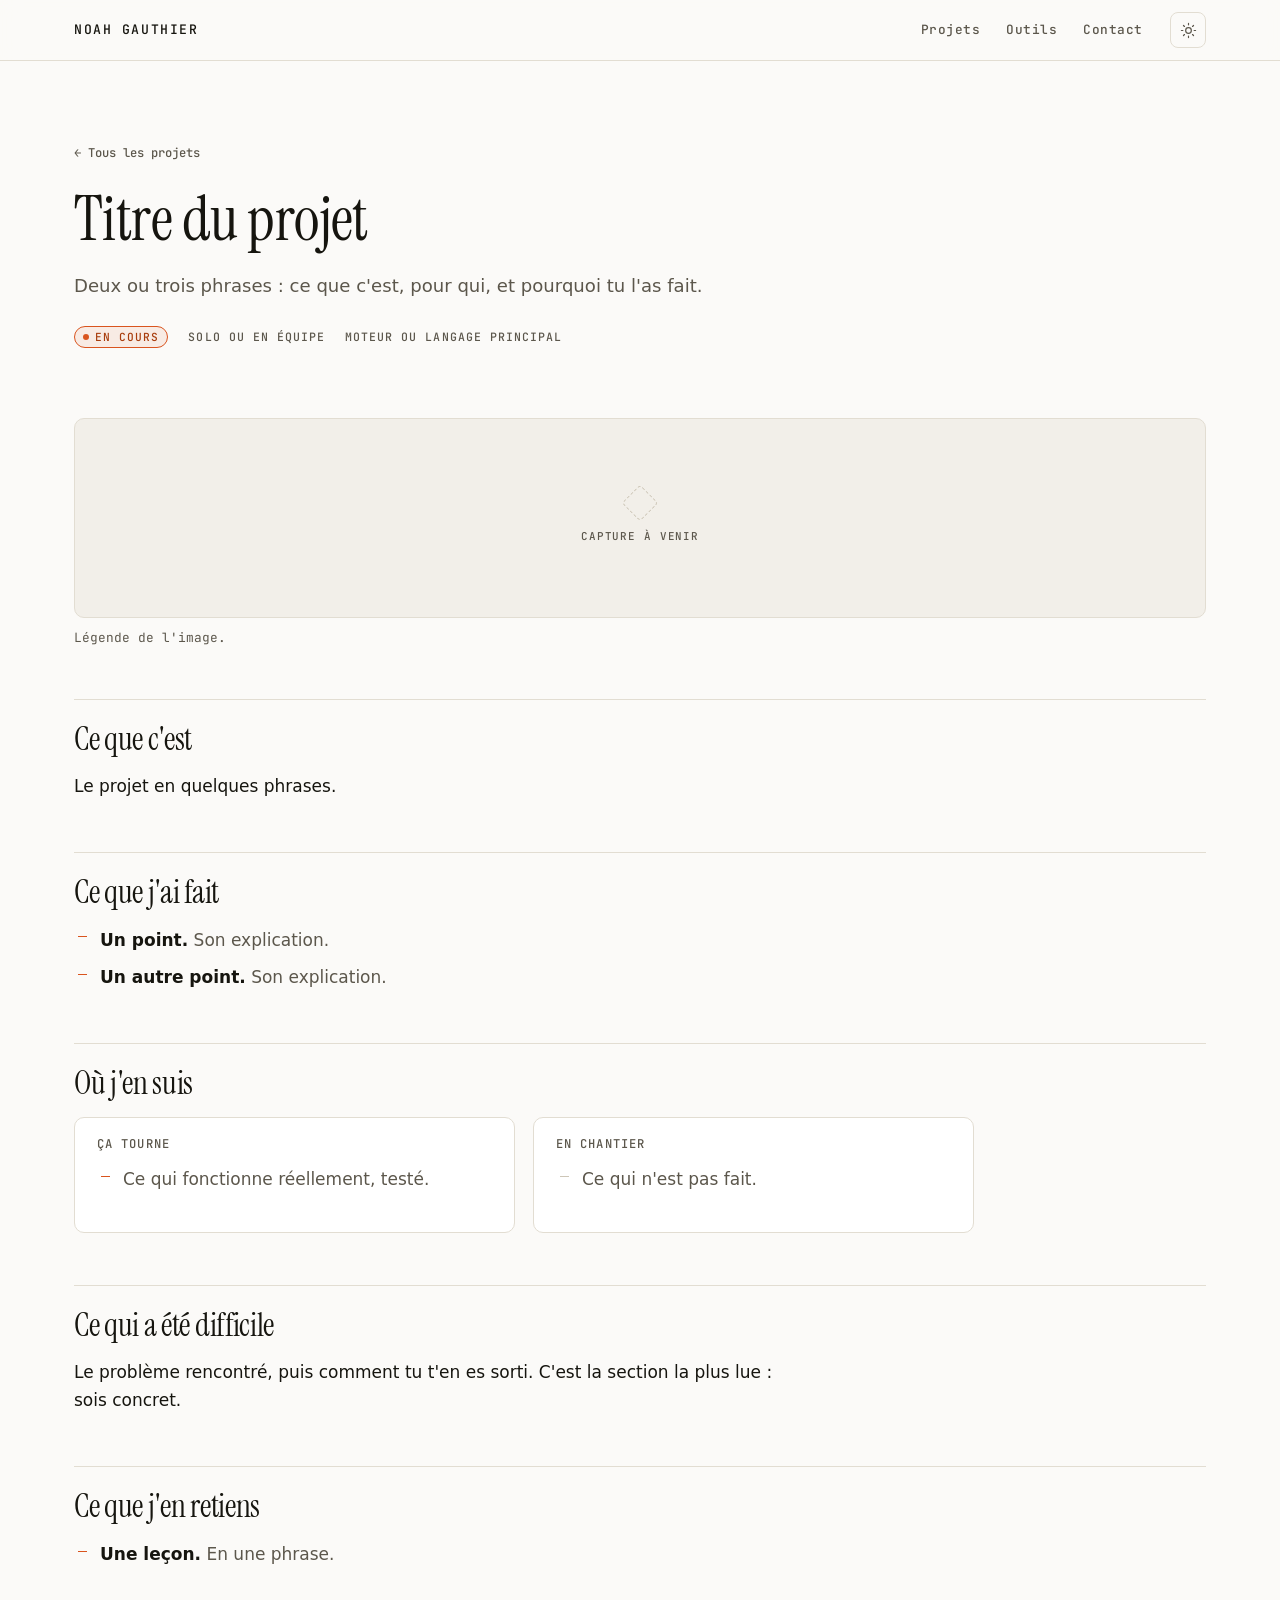
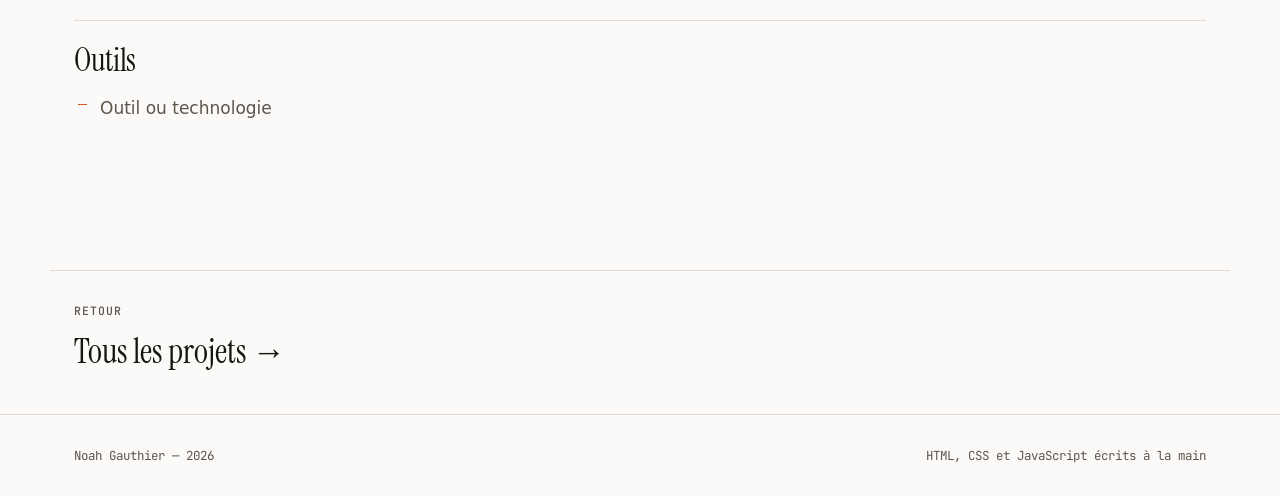
==== projets/_modele.html @ 8cc28926 "Refonte complète du portfolio Réécriture depuis zéro : nouveau contenu, nouvelle structure, nouvelle" ====
<!doctype html>
<html lang="fr">
<head>
<meta charset="utf-8">
<meta name="viewport" content="width=device-width, initial-scale=1">
<title>Titre du projet — Noah Gauthier</title>
<meta name="description" content="Description courte du projet, une ou deux phrases. Elle s'affiche quand on colle le lien quelque part.">
<meta name="author" content="Noah Gauthier">
<meta name="robots" content="noindex">
<meta name="theme-color" content="#fbfaf8" media="(prefers-color-scheme: light)">
<meta name="theme-color" content="#100f0d" media="(prefers-color-scheme: dark)">
<link rel="canonical" href="https://odg747.github.io/Portfolio/projets/mon-projet.html">

<meta property="og:type" content="article">
<meta property="og:locale" content="fr_FR">
<meta property="og:site_name" content="Noah Gauthier">
<meta property="og:title" content="Titre du projet — Noah Gauthier">
<meta property="og:description" content="Description courte du projet, une ou deux phrases. Elle s'affiche quand on colle le lien quelque part.">
<meta property="og:url" content="https://odg747.github.io/Portfolio/projets/mon-projet.html">
<meta property="og:image" content="https://odg747.github.io/Portfolio/images/og.png">
<meta property="og:image:width" content="1200">
<meta property="og:image:height" content="630">
<meta property="og:image:alt" content="Noah Gauthier — portfolio de développement de jeux vidéo">
<meta name="twitter:card" content="summary_large_image">

<link rel="icon" href="data:image/svg+xml,%3Csvg xmlns='http://www.w3.org/2000/svg' viewBox='0 0 32 32'%3E%3Crect width='32' height='32' rx='7' fill='%23d9541e'/%3E%3Ctext x='16' y='22' font-family='Georgia,serif' font-size='17' fill='%23fff' text-anchor='middle'%3ENG%3C/text%3E%3C/svg%3E">

<link rel="preconnect" href="https://fonts.googleapis.com">
<link rel="preconnect" href="https://fonts.gstatic.com" crossorigin>
<!-- Les polices sont chargées sans bloquer l'affichage : si Google Fonts est lent
     ou injoignable, le texte s'affiche tout de suite avec les polices de secours. -->
<link rel="stylesheet" media="print" onload="this.media='all'" href="https://fonts.googleapis.com/css2?family=Instrument+Serif:ital@0;1&family=JetBrains+Mono:wght@400;500&display=swap">
<noscript><link rel="stylesheet" href="https://fonts.googleapis.com/css2?family=Instrument+Serif:ital@0;1&family=JetBrains+Mono:wght@400;500&display=swap"></noscript>
<link rel="stylesheet" href="../assets/style.css">

<script>
  try {
    var t = localStorage.getItem("theme");
    if (t === "dark" || t === "light") document.documentElement.setAttribute("data-theme", t);
  } catch (e) {}
</script>
</head>

<body>
<a class="saut-contenu" href="#contenu">Aller au contenu</a>

<header class="bandeau">
  <div class="bandeau__interieur">
    <a class="marque" href="../"><span class="marque__long">Noah Gauthier</span><span class="marque__court" aria-hidden="true">NG</span></a>
    <nav class="nav" aria-label="Navigation principale">
      <a href="../#projets">Projets</a>
      <a href="../#outils">Outils</a>
      <a href="../#contact">Contact</a>
    </nav>
    <button class="bouton-theme" type="button" aria-label="Changer de thème">
      <svg class="icone-soleil" viewBox="0 0 24 24" fill="none" stroke="currentColor" stroke-width="1.7" stroke-linecap="round" aria-hidden="true"><circle cx="12" cy="12" r="4"/><path d="M12 2v2M12 20v2M4.9 4.9l1.4 1.4M17.7 17.7l1.4 1.4M2 12h2M20 12h2M4.9 19.1l1.4-1.4M17.7 6.3l1.4-1.4"/></svg>
      <svg class="icone-lune" viewBox="0 0 24 24" fill="none" stroke="currentColor" stroke-width="1.7" stroke-linecap="round" stroke-linejoin="round" aria-hidden="true"><path d="M21 12.8A9 9 0 1 1 11.2 3a7 7 0 0 0 9.8 9.8z"/></svg>
    </button>
  </div>
</header>

<main id="contenu">
  <!-- =====================================================================
       MODÈLE DE FICHE PROJET
       Ne modifie pas ce fichier : fais-en une copie et renomme-la.
       Voir le README à la racine du site pour la marche à suivre complète.

       À remplacer dans ce fichier :
       · TITRE DU PROJET   (dans <title>, les balises og: et le <h1>)
       · mon-projet        (le nom du fichier, dans les balises canonical / og:url)
       · nom-image         (le nom de ta capture déposée dans /images)
       · Les statuts possibles : data-statut="termine" | "en-cours" | "demarrage"
       ===================================================================== -->

  <div class="enveloppe fiche__entete">
    <a class="fil-ariane" href="../#projets">← Tous les projets</a>
    <h1>Titre du projet</h1>
    <p class="fiche__chapeau">
      Deux ou trois phrases : ce que c'est, pour qui, et pourquoi tu l'as fait.
    </p>
    <div class="fiche__meta">
      <span class="statut" data-statut="en-cours">En cours</span>
      <span class="etiquette">Solo ou en équipe</span>
      <span class="etiquette">Moteur ou langage principal</span>
    </div>
  </div>

  <div class="enveloppe">
    <figure>
      <div class="fiche__visuel">
        <img src="../images/nom-image.webp" alt="Décris ici ce que montre l'image, en une phrase." loading="lazy" width="1200" height="675">
        <p class="visuel-absent">Capture à venir</p>
      </div>
      <figcaption>Légende de l'image.</figcaption>
    </figure>
  </div>

  <div class="enveloppe fiche__corps">

    <section>
      <h2>Ce que c'est</h2>
      <p>Le projet en quelques phrases.</p>
    </section>

    <section>
      <h2>Ce que j'ai fait</h2>
      <ul>
        <li><strong>Un point.</strong> Son explication.</li>
        <li><strong>Un autre point.</strong> Son explication.</li>
      </ul>
    </section>

    <section>
      <h2>Où j'en suis</h2>
      <!-- Ce bloc à deux colonnes sert à séparer ce qui marche de ce qui reste à faire.
           Supprime-le si le projet est terminé. -->
      <div class="bilan">
        <div>
          <h3>Ça tourne</h3>
          <ul class="fait">
            <li>Ce qui fonctionne réellement, testé.</li>
          </ul>
        </div>
        <div>
          <h3>En chantier</h3>
          <ul>
            <li>Ce qui n'est pas fait.</li>
          </ul>
        </div>
      </div>
    </section>

    <section>
      <h2>Ce qui a été difficile</h2>
      <p>Le problème rencontré, puis comment tu t'en es sorti. C'est la section la plus lue : sois concret.</p>
      <!-- Encadré facultatif, pour une remarque personnelle :
      <div class="citation"><p>Ta phrase.</p></div>
      -->
    </section>

    <section>
      <h2>Ce que j'en retiens</h2>
      <ul>
        <li><strong>Une leçon.</strong> En une phrase.</li>
      </ul>
    </section>

    <section>
      <h2>Outils</h2>
      <ul>
        <li>Outil ou technologie</li>
      </ul>
    </section>

  </div>

  <div class="enveloppe fiche__suite">
    <span class="etiquette">Retour</span>
    <a href="../#projets">Tous les projets →</a>
  </div>
</main>

<footer class="pied">
  <div class="enveloppe pied__interieur">
    <span>Noah Gauthier — 2026</span>
    <span>HTML, CSS et JavaScript écrits à la main</span>
  </div>
</footer>

<script src="../assets/site.js" defer></script>
</body>
</html>
---- assets/style.css ----
/* =========================================================================
   Portfolio — Noah Gauthier
   Feuille de style unique. Organisée en 8 sections :
   1. Jetons (couleurs, typo, espaces)  5. Cartes projet
   2. Base et accessibilité             6. Fiches projet
   3. En-tête et navigation             7. Pied de page
   4. Mise en page générale             8. Impression
   ========================================================================= */

/* 1. JETONS ------------------------------------------------------------- */

:root {
  /* Thème clair (valeurs de référence : toutes les couleurs sont définies ici) */
  --fond:          #fbfaf8;
  --fond-creux:    #f2efe9;
  --fond-carte:    #ffffff;
  --trait:         #e2ddd2;
  --trait-fort:    #cdc6b7;
  --encre:         #16150f;
  --encre-douce:   #5c574c;
  --accent:        #d9541e;
  --accent-encre:  #a83c0c;
  --accent-voile:  rgba(217, 84, 30, 0.09);
  --ombre:         0 1px 2px rgba(22, 21, 15, .05), 0 8px 24px -16px rgba(22, 21, 15, .25);

  --serif: "Instrument Serif", "Iowan Old Style", Georgia, "Times New Roman", serif;
  --sans:  ui-sans-serif, system-ui, -apple-system, "Segoe UI", Inter, Roboto, "Helvetica Neue", Arial, sans-serif;
  --mono:  "JetBrains Mono", ui-monospace, SFMono-Regular, "SF Mono", Menlo, Consolas, monospace;

  --lisible: 68ch;      /* largeur de la colonne de lecture */
  --large:   1180px;    /* largeur maximale de la page */
  --gouttiere: 24px;

  --rayon: 10px;
  --transition: 180ms cubic-bezier(.2, .6, .3, 1);

  color-scheme: light dark;
}

/* Thème sombre : par préférence système, sauf choix explicite « clair » */
@media (prefers-color-scheme: dark) {
  :root:not([data-theme="light"]) {
    --fond:         #100f0d;
    --fond-creux:   #171613;
    --fond-carte:   #1a1815;
    --trait:        #2c2925;
    --trait-fort:   #423d36;
    --encre:        #edeae3;
    --encre-douce:  #a39c8e;
    --accent:       #ff8a4c;
    --accent-encre: #ff9a5c;
    --accent-voile: rgba(255, 138, 76, 0.12);
    --ombre:        0 1px 2px rgba(0, 0, 0, .5), 0 8px 24px -16px rgba(0, 0, 0, .8);
  }
}

/* Thème sombre : choix explicite (le bouton gagne dans les deux sens) */
:root[data-theme="dark"] {
  --fond:         #100f0d;
  --fond-creux:   #171613;
  --fond-carte:   #1a1815;
  --trait:        #2c2925;
  --trait-fort:   #423d36;
  --encre:        #edeae3;
  --encre-douce:  #a39c8e;
  --accent:       #ff8a4c;
  --accent-encre: #ff9a5c;
  --accent-voile: rgba(255, 138, 76, 0.12);
  --ombre:        0 1px 2px rgba(0, 0, 0, .5), 0 8px 24px -16px rgba(0, 0, 0, .8);
}

/* 2. BASE ET ACCESSIBILITÉ ---------------------------------------------- */

*, *::before, *::after { box-sizing: border-box; }

html { -webkit-text-size-adjust: 100%; scroll-behavior: smooth; }
@media (prefers-reduced-motion: reduce) {
  html { scroll-behavior: auto; }
  *, *::before, *::after {
    animation-duration: .01ms !important;
    animation-iteration-count: 1 !important;
    transition-duration: .01ms !important;
  }
}

body {
  margin: 0;
  background: var(--fond);
  color: var(--encre);
  font-family: var(--sans);
  font-size: 17px;
  line-height: 1.65;
  -webkit-font-smoothing: antialiased;
  text-rendering: optimizeLegibility;
}

h1, h2, h3 { font-family: var(--serif); font-weight: 400; line-height: 1.08; letter-spacing: -.01em; margin: 0; }
h1 { font-size: clamp(2.8rem, 9vw, 5.2rem); }
h2 { font-size: clamp(2rem, 5vw, 2.9rem); }
h3 { font-size: clamp(1.4rem, 3vw, 1.75rem); }

p  { margin: 0 0 1.1em; }
p:last-child { margin-bottom: 0; }

a { color: var(--accent-encre); text-decoration-thickness: 1px; text-underline-offset: 3px; }
a:hover { text-decoration-thickness: 2px; }

img { max-width: 100%; height: auto; display: block; }

:focus-visible {
  outline: 2px solid var(--accent);
  outline-offset: 3px;
  border-radius: 3px;
}

.saut-contenu {
  position: absolute; left: 8px; top: -60px; z-index: 100;
  padding: 10px 16px; border-radius: var(--rayon);
  background: var(--encre); color: var(--fond);
  font: 500 .85rem/1 var(--mono); text-decoration: none;
  transition: top var(--transition);
}
.saut-contenu:focus { top: 8px; }

.visuellement-cache {
  position: absolute; width: 1px; height: 1px; padding: 0; margin: -1px;
  overflow: hidden; clip: rect(0 0 0 0); white-space: nowrap; border: 0;
}

/* Étiquette monospace : sert à distinguer une donnée d'une phrase */
.etiquette {
  font: 500 .72rem/1 var(--mono);
  letter-spacing: .09em;
  text-transform: uppercase;
  color: var(--encre-douce);
}

/* Pastille de statut */
.statut {
  display: inline-flex; align-items: center; gap: .5em;
  padding: .38em .75em .34em;
  border: 1px solid var(--trait-fort);
  border-radius: 100px;
  font: 500 .7rem/1 var(--mono);
  letter-spacing: .09em; text-transform: uppercase;
  color: var(--encre-douce);
  white-space: nowrap;
}
.statut::before {
  content: ""; width: 6px; height: 6px; border-radius: 50%;
  background: var(--trait-fort); flex: none;
}
.statut[data-statut="termine"]   { color: var(--encre); border-color: var(--trait-fort); }
.statut[data-statut="termine"]::before   { background: var(--encre); }
.statut[data-statut="en-cours"]  { color: var(--accent-encre); border-color: var(--accent); background: var(--accent-voile); }
.statut[data-statut="en-cours"]::before  { background: var(--accent); }
.statut[data-statut="demarrage"] { color: var(--encre-douce); border-style: dashed; }

/* 3. EN-TÊTE ET NAVIGATION ---------------------------------------------- */

.bandeau {
  position: sticky; top: 0; z-index: 50;
  background: color-mix(in srgb, var(--fond) 88%, transparent);
  backdrop-filter: blur(10px);
  border-bottom: 1px solid var(--trait);
}
.bandeau__interieur {
  max-width: var(--large); margin: 0 auto;
  padding: 12px var(--gouttiere);
  display: flex; align-items: center; gap: 16px;
}
.marque {
  font: 500 .82rem/1 var(--mono);
  letter-spacing: .12em; text-transform: uppercase;
  color: var(--encre); text-decoration: none; margin-right: auto;
  white-space: nowrap;
}
.marque:hover { color: var(--accent-encre); }

.nav { display: flex; align-items: center; gap: 4px; }
.nav a {
  padding: 7px 11px; border-radius: 7px;
  font: 500 .8rem/1 var(--mono); letter-spacing: .04em;
  color: var(--encre-douce); text-decoration: none;
}
.nav a:hover { color: var(--encre); background: var(--fond-creux); }

.bouton-theme {
  flex: none;
  width: 36px; height: 36px;
  display: grid; place-items: center;
  border: 1px solid var(--trait); border-radius: 8px;
  background: transparent; color: var(--encre-douce);
  cursor: pointer; transition: color var(--transition), border-color var(--transition);
}
.bouton-theme:hover { color: var(--accent-encre); border-color: var(--trait-fort); }
.bouton-theme svg { width: 17px; height: 17px; }
.bouton-theme .icone-lune { display: none; }
:root[data-theme="dark"] .bouton-theme .icone-lune,
:root:not([data-theme="light"]) .bouton-theme .icone-lune { display: block; }
:root[data-theme="dark"] .bouton-theme .icone-soleil { display: none; }

@media (prefers-color-scheme: light) {
  :root:not([data-theme="dark"]) .bouton-theme .icone-lune { display: none; }
  :root:not([data-theme="dark"]) .bouton-theme .icone-soleil { display: block; }
}
@media (prefers-color-scheme: dark) {
  :root:not([data-theme="light"]) .bouton-theme .icone-soleil { display: none; }
}
:root[data-theme="light"] .bouton-theme .icone-lune { display: none; }
:root[data-theme="light"] .bouton-theme .icone-soleil { display: block; }

.marque__court { display: none; }

@media (max-width: 620px) {
  .bandeau__interieur { gap: 10px; }
  .nav { gap: 0; }
  .nav a { padding: 7px 7px; font-size: .72rem; letter-spacing: 0; }
  /* La marque passe en initiales, mais reste lisible par un lecteur d'écran. */
  .marque__long {
    position: absolute; width: 1px; height: 1px; padding: 0; margin: -1px;
    overflow: hidden; clip: rect(0 0 0 0); white-space: nowrap;
  }
  .marque__court { display: inline; font-size: .8rem; letter-spacing: .14em; }
}

@media (max-width: 400px) {
  :root { --gouttiere: 18px; }
  .nav a { padding: 7px 5px; font-size: .68rem; }
}

/* 4. MISE EN PAGE GÉNÉRALE ---------------------------------------------- */

.enveloppe { max-width: var(--large); margin: 0 auto; padding-inline: var(--gouttiere); }
.colonne   { max-width: var(--lisible); }

.section { padding-block: clamp(56px, 9vw, 104px); }
/* L'en-tête est collant : sans cette marge, une ancre cache son propre titre. */
[id] { scroll-margin-top: 76px; }
.section + .section { border-top: 1px solid var(--trait); }

.section__titre {
  display: flex; align-items: baseline; gap: 14px;
  margin-bottom: 34px; flex-wrap: wrap;
}
.section__titre .etiquette { flex: none; }

/* --- Hero --- */
.hero { position: relative; overflow: hidden; border-bottom: 1px solid var(--trait); }
.hero__toile {
  position: absolute; inset: 0; width: 100%; height: 100%;
  opacity: .8; pointer-events: none;
  mask-image: linear-gradient(to bottom, #000 25%, transparent 96%);
  -webkit-mask-image: linear-gradient(to bottom, #000 25%, transparent 96%);
}
.hero__interieur {
  position: relative;
  max-width: var(--large); margin: 0 auto;
  padding-inline: var(--gouttiere);
  padding-block: clamp(64px, 13vw, 132px) clamp(48px, 8vw, 88px);
}
.hero h1 { margin-bottom: 22px; }
.hero h1 .accent { color: var(--accent); font-style: italic; }
.hero__intro { max-width: 60ch; font-size: clamp(1.02rem, 2.1vw, 1.16rem); color: var(--encre-douce); }
.hero__intro strong { color: var(--encre); font-weight: 600; }
.hero__meta {
  display: flex; flex-wrap: wrap; gap: 10px 22px;
  margin-bottom: 26px;
}
.hero__actions { display: flex; flex-wrap: wrap; gap: 12px; margin-top: 32px; }

.bouton {
  display: inline-flex; align-items: center; gap: .55em;
  padding: 11px 20px; border-radius: 8px;
  font: 500 .84rem/1 var(--mono); letter-spacing: .04em;
  text-decoration: none; border: 1px solid transparent;
  transition: background var(--transition), border-color var(--transition), color var(--transition);
}
.bouton--plein { background: var(--encre); color: var(--fond); }
.bouton--plein:hover { background: var(--accent-encre); color: #fff; }
.bouton--vide { border-color: var(--trait-fort); color: var(--encre); }
.bouton--vide:hover { border-color: var(--accent); color: var(--accent-encre); background: var(--accent-voile); }

/* 5. CARTES PROJET ------------------------------------------------------ */

.projets { display: flex; flex-direction: column; gap: 20px; }

.carte {
  display: grid;
  grid-template-columns: minmax(0, 38%) minmax(0, 1fr);
  gap: 0;
  background: var(--fond-carte);
  border: 1px solid var(--trait);
  border-radius: var(--rayon);
  overflow: hidden;
  transition: border-color var(--transition), box-shadow var(--transition), transform var(--transition);
}
.carte:hover { border-color: var(--trait-fort); box-shadow: var(--ombre); }
.carte:focus-within { border-color: var(--accent); }

.carte__visuel {
  position: relative;
  background: var(--fond-creux);
  border-right: 1px solid var(--trait);
  min-height: 210px;
  display: grid; place-items: center;
}
.carte__visuel img { width: 100%; height: 100%; object-fit: cover; }
.carte__visuel.sans-image img { display: none; }

/* Emplacement honnête quand la capture n'existe pas encore */
.visuel-absent {
  display: none;
  padding: 22px; text-align: center;
  font: 500 .68rem/1.6 var(--mono);
  letter-spacing: .08em; text-transform: uppercase;
  color: var(--encre-douce);
}
.carte__visuel.sans-image .visuel-absent,
.fiche__visuel.sans-image .visuel-absent { display: block; }
.visuel-absent::before {
  content: ""; display: block; width: 26px; height: 26px; margin: 0 auto 12px;
  border: 1px dashed var(--trait-fort); border-radius: 4px;
  transform: rotate(45deg);
}

.carte__corps { padding: clamp(20px, 3vw, 30px); display: flex; flex-direction: column; }
.carte__entete { display: flex; align-items: center; gap: 12px; flex-wrap: wrap; margin-bottom: 12px; }
.carte h3 { margin-bottom: 10px; }
.carte h3 a { color: inherit; text-decoration: none; }
.carte h3 a:hover { color: var(--accent-encre); }
.carte h3 a::after { content: ""; position: absolute; inset: 0; } /* toute la carte cliquable */
.carte { position: relative; }
.carte__texte { color: var(--encre-douce); margin-bottom: 18px; }

.technos { display: flex; flex-wrap: wrap; gap: 7px; margin-top: auto; padding: 0; list-style: none; }
.technos li {
  padding: .34em .62em .3em;
  border: 1px solid var(--trait);
  border-radius: 5px;
  background: var(--fond-creux);
  font: 500 .69rem/1 var(--mono);
  color: var(--encre-douce);
  white-space: nowrap;
}

@media (max-width: 760px) {
  .carte { grid-template-columns: 1fr; }
  .carte__visuel { border-right: 0; border-bottom: 1px solid var(--trait); min-height: 175px; }
}

/* 6. FICHES PROJET ------------------------------------------------------ */

.fiche__entete { padding-block: clamp(40px, 7vw, 76px) clamp(28px, 4vw, 44px); }
.fil-ariane {
  display: inline-flex; align-items: center; gap: .5em;
  margin-bottom: 26px;
  font: 500 .76rem/1 var(--mono);
  color: var(--encre-douce); text-decoration: none;
}
.fil-ariane:hover { color: var(--accent-encre); }

.fiche__entete h1 { font-size: clamp(2.3rem, 6.5vw, 3.9rem); margin-bottom: 18px; }
.fiche__chapeau {
  max-width: 62ch; font-size: clamp(1.02rem, 2vw, 1.13rem);
  color: var(--encre-douce); margin-bottom: 26px;
}
.fiche__meta { display: flex; flex-wrap: wrap; gap: 12px 20px; align-items: center; margin-bottom: 26px; }

.fiche__visuel {
  position: relative;
  border: 1px solid var(--trait); border-radius: var(--rayon);
  background: var(--fond-creux);
  overflow: hidden;
  min-height: 200px;
  display: grid; place-items: center;
  margin-bottom: 8px;
}
.fiche__visuel img { width: 100%; }
.fiche__visuel.sans-image img { display: none; }
figure { margin: 0 0 clamp(32px, 5vw, 52px); }
figcaption { margin-top: 10px; font: 400 .8rem/1.5 var(--mono); color: var(--encre-douce); }

.fiche__corps { padding-bottom: clamp(56px, 9vw, 96px); }
.fiche__corps section { margin-bottom: clamp(34px, 5vw, 52px); }
.fiche__corps h2 {
  font-size: clamp(1.5rem, 3.4vw, 2rem);
  margin-bottom: 16px;
  padding-top: 22px;
  border-top: 1px solid var(--trait);
}
.fiche__corps p, .fiche__corps ul { max-width: var(--lisible); }
.fiche__corps ul { padding-left: 0; list-style: none; margin: 0 0 1.1em; }
.fiche__corps ul li {
  position: relative; padding-left: 26px; margin-bottom: .55em;
  color: var(--encre-douce);
}
.fiche__corps ul li::before {
  content: ""; position: absolute; left: 4px; top: .62em;
  width: 9px; height: 1px; background: var(--accent);
}
.fiche__corps ul li strong { color: var(--encre); font-weight: 600; }

/* Liste « fait / en chantier » sur deux colonnes */
.bilan { display: grid; grid-template-columns: repeat(auto-fit, minmax(258px, 1fr)); gap: 18px; max-width: 900px; }
.bilan > div {
  padding: 20px 22px;
  border: 1px solid var(--trait); border-radius: var(--rayon);
  background: var(--fond-carte);
}
.bilan h3 { font-family: var(--mono); font-size: .76rem; font-weight: 500;
  letter-spacing: .09em; text-transform: uppercase; color: var(--encre-douce); margin-bottom: 14px; }
.bilan ul li::before { background: var(--trait-fort); }
.bilan .fait li::before { background: var(--accent); }

.citation {
  margin: 0; padding: 20px 24px;
  border-left: 2px solid var(--accent);
  background: var(--accent-voile);
  border-radius: 0 var(--rayon) var(--rayon) 0;
  max-width: var(--lisible);
}
.citation p { font-size: 1.02rem; }

/* Navigation entre fiches */
.fiche__suite { border-top: 1px solid var(--trait); padding-block: 34px; }
.fiche__suite .etiquette { display: block; margin-bottom: 8px; }
.fiche__suite a { font-family: var(--serif); font-size: clamp(1.5rem, 4vw, 2.1rem); text-decoration: none; color: var(--encre); }
.fiche__suite a:hover { color: var(--accent-encre); }

/* --- Outils --- */
.outils { display: grid; grid-template-columns: repeat(auto-fit, minmax(230px, 1fr)); gap: 30px 40px; }
.outils h3 { font-family: var(--mono); font-size: .76rem; font-weight: 500;
  letter-spacing: .09em; text-transform: uppercase; color: var(--encre-douce);
  padding-bottom: 12px; margin-bottom: 14px; border-bottom: 1px solid var(--trait); }
.outils ul { list-style: none; padding: 0; margin: 0; }
.outils li { padding: 5px 0; color: var(--encre); }
.outils li span { color: var(--encre-douce); font: 400 .8rem/1 var(--mono); margin-left: .5em; }

/* --- Contact --- */
.contacts { display: grid; grid-template-columns: repeat(auto-fit, minmax(230px, 1fr)); gap: 14px; margin-top: 30px; }
.contacts a {
  display: flex; flex-direction: column; gap: 5px;
  padding: 18px 20px;
  border: 1px solid var(--trait); border-radius: var(--rayon);
  background: var(--fond-carte);
  text-decoration: none; color: var(--encre);
  transition: border-color var(--transition), background var(--transition);
}
.contacts a:hover { border-color: var(--accent); background: var(--accent-voile); }
.contacts a span:last-child { font: 400 .92rem/1.4 var(--mono); color: var(--encre-douce); word-break: break-all; }
.contacts a:hover span:last-child { color: var(--accent-encre); }

/* 7. PIED DE PAGE -------------------------------------------------------- */

.pied {
  border-top: 1px solid var(--trait);
  padding-block: 30px;
  font: 400 .78rem/1.7 var(--mono);
  color: var(--encre-douce);
}
.pied__interieur { display: flex; flex-wrap: wrap; gap: 8px 24px; justify-content: space-between; }
.pied a { color: var(--encre-douce); }
.pied a:hover { color: var(--accent-encre); }

/* 8. IMPRESSION ---------------------------------------------------------- */

@media print {
  .bandeau, .hero__toile, .hero__actions, .fiche__suite { display: none; }
  body { background: #fff; color: #000; font-size: 11pt; }
  .carte, .contacts a { break-inside: avoid; }
}
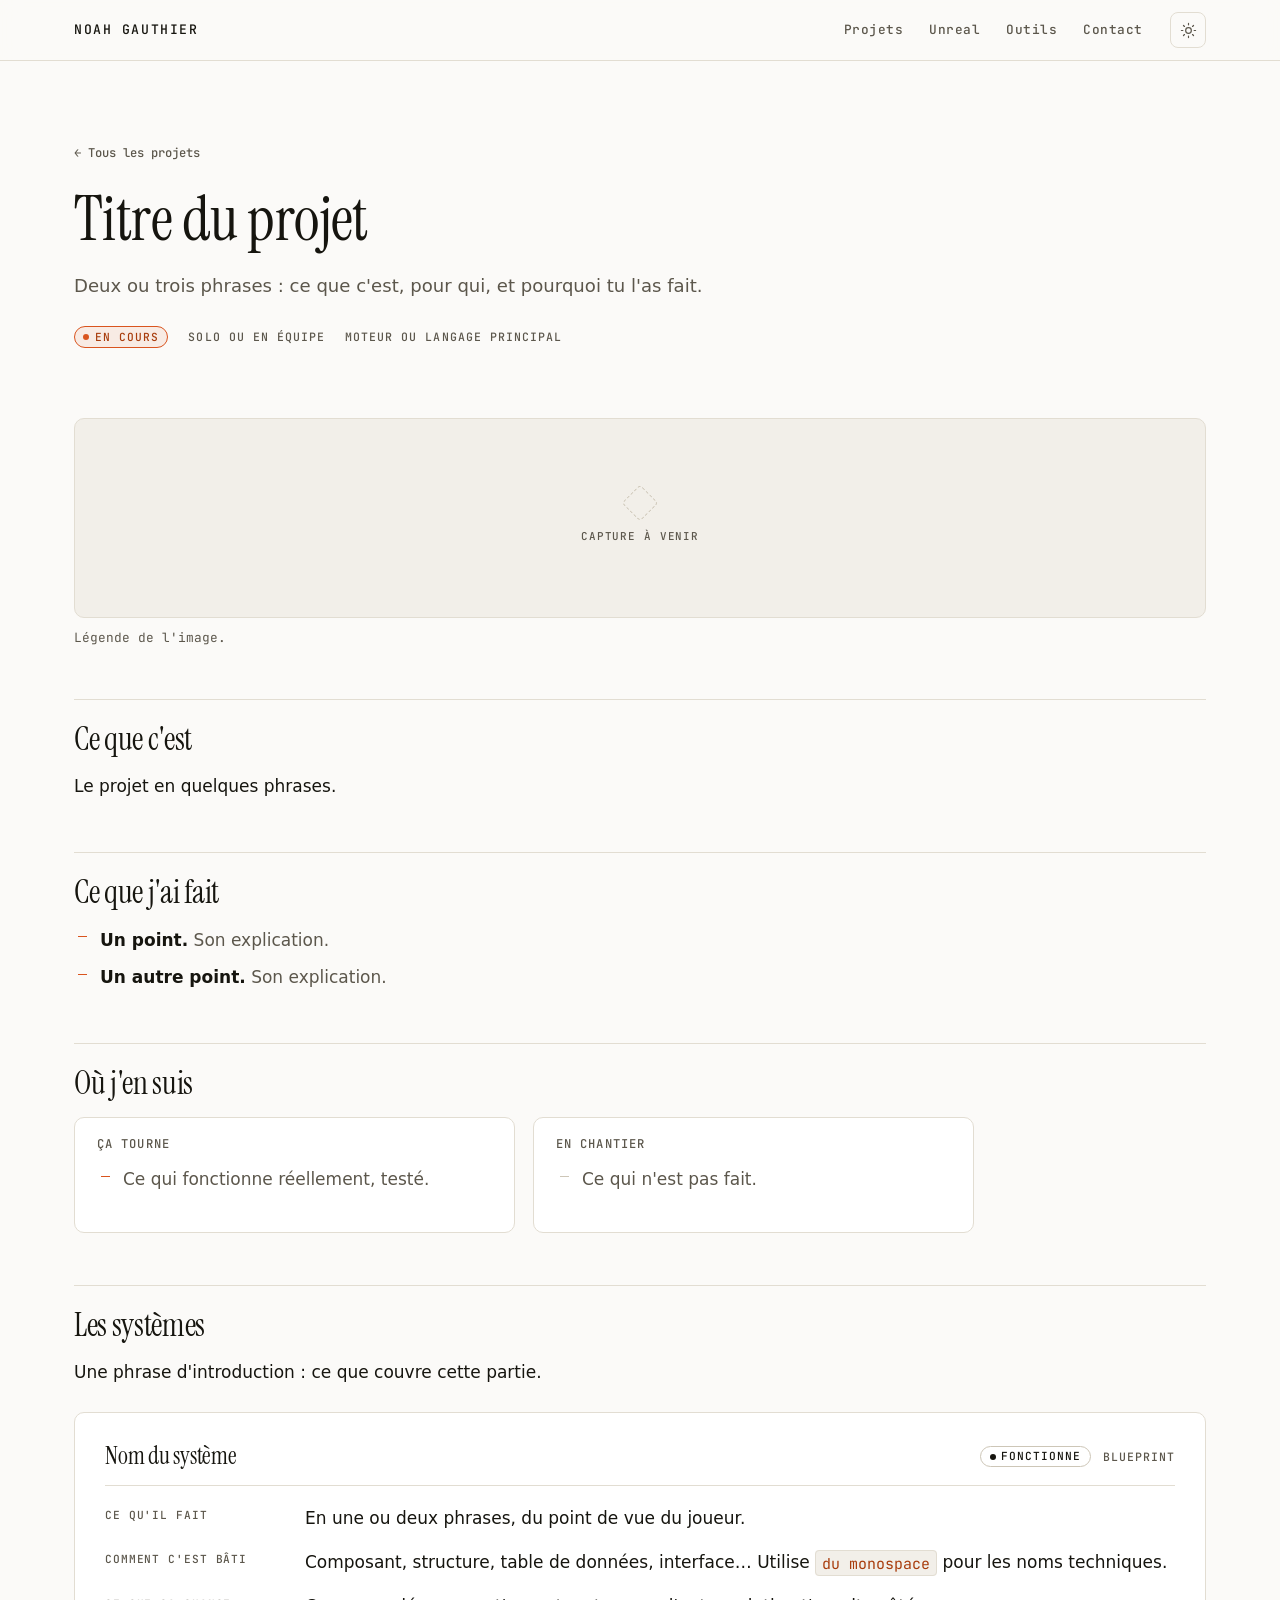
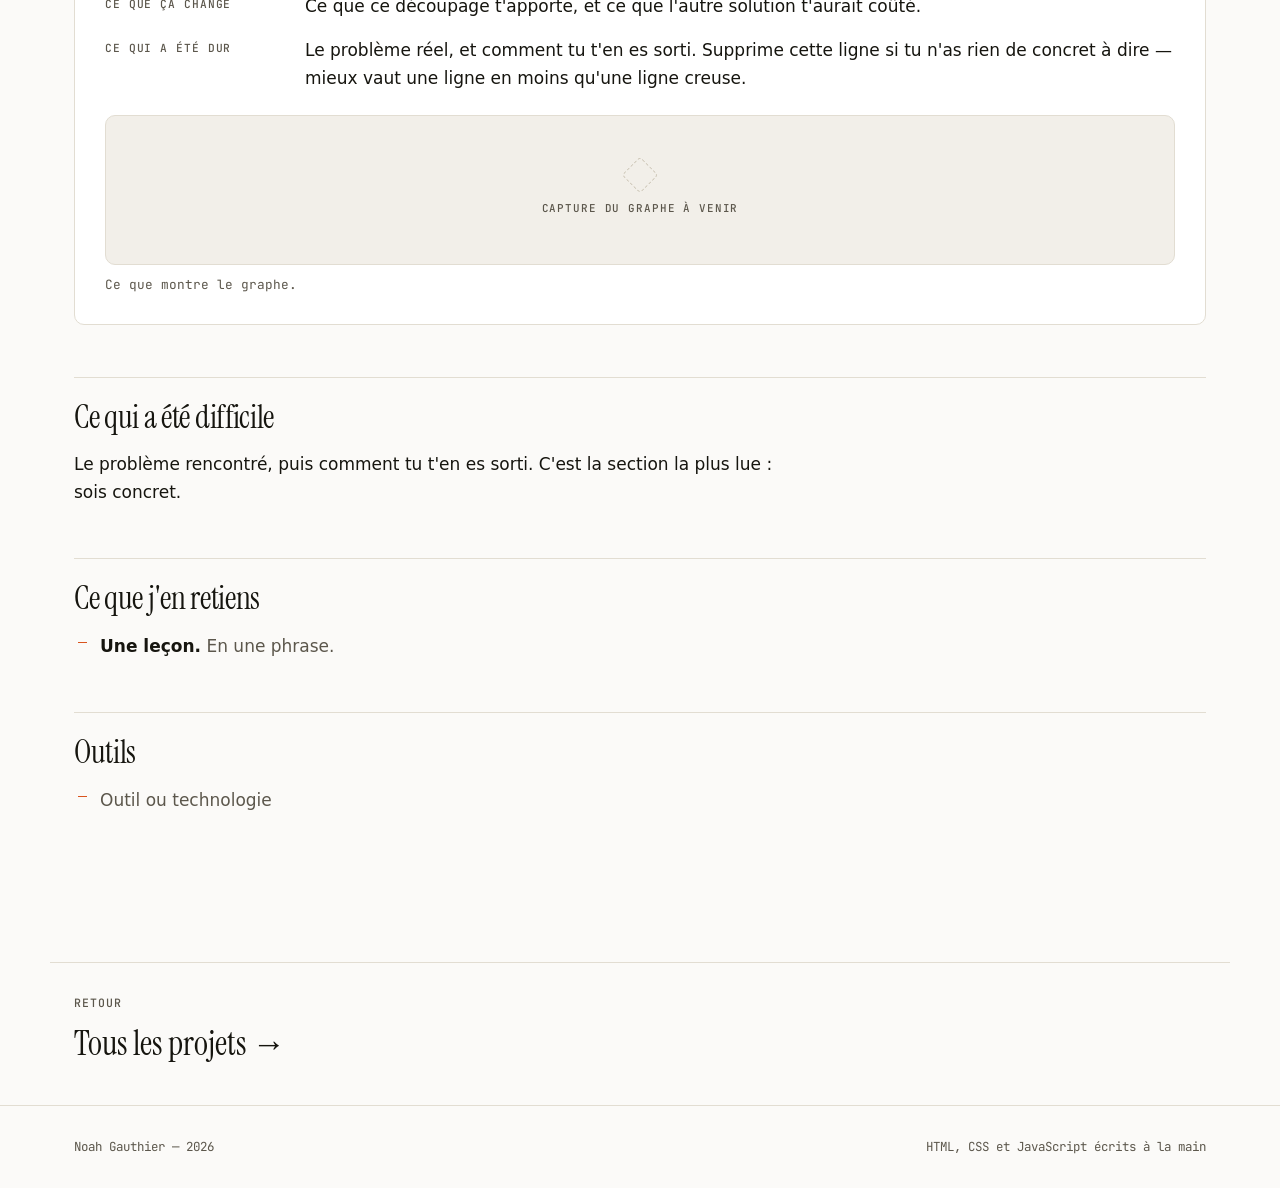
==== commit 11574c5b: "Réorganisation du portfolio autour d'Unreal Engine 5 Correction de fond demandée : ISART travaille b" ====
--- a/projets/_modele.html
+++ b/projets/_modele.html
@@ -49,6 +49,7 @@
     <a class="marque" href="../"><span class="marque__long">Noah Gauthier</span><span class="marque__court" aria-hidden="true">NG</span></a>
     <nav class="nav" aria-label="Navigation principale">
       <a href="../#projets">Projets</a>
+      <a href="../#unreal">Unreal</a>
       <a href="../#outils">Outils</a>
       <a href="../#contact">Contact</a>
     </nav>
@@ -130,6 +131,58 @@
       </div>
     </section>
 
+    <!-- =================================================================
+         PARTIE TECHNIQUE — à garder pour un projet Unreal Engine,
+         à supprimer pour les autres.
+         Pour ajouter un système : copie un bloc <article class="systeme">
+         entier et remplis-le. Rien d'autre à toucher.
+         ================================================================= -->
+    <section>
+      <h2>Les systèmes</h2>
+      <p>Une phrase d'introduction : ce que couvre cette partie.</p>
+
+      <div class="systemes">
+
+        <!-- === SYSTÈME : nom du système === -->
+        <article class="systeme">
+          <header class="systeme__entete">
+            <h3>Nom du système</h3>
+            <span class="statut" data-statut="termine">Fonctionne</span>
+            <span class="etiquette">Blueprint</span>
+          </header>
+          <dl class="systeme__grille">
+            <div>
+              <dt>Ce qu'il fait</dt>
+              <dd>En une ou deux phrases, du point de vue du joueur.</dd>
+            </div>
+            <div>
+              <dt>Comment c'est bâti</dt>
+              <dd>Composant, structure, table de données, interface… Utilise <code>du monospace</code> pour les noms techniques.</dd>
+            </div>
+            <div>
+              <dt>Ce que ça change</dt>
+              <dd>Ce que ce découpage t'apporte, et ce que l'autre solution t'aurait coûté.</dd>
+            </div>
+            <div>
+              <dt>Ce qui a été dur</dt>
+              <dd>Le problème réel, et comment tu t'en es sorti. Supprime cette ligne si tu n'as rien de concret à dire — mieux vaut une ligne en moins qu'une ligne creuse.</dd>
+            </div>
+          </dl>
+          <figure>
+            <div class="fiche__visuel">
+              <img src="../images/blueprints/mon-projet-mon-systeme.webp" alt="Graphe Blueprint du système : décris ce qu'on voit." loading="lazy" width="1200" height="700">
+              <p class="visuel-absent">Capture du graphe à venir</p>
+            </div>
+            <figcaption>
+              <span>Ce que montre le graphe.</span>
+              <a class="lien-image" href="../images/blueprints/mon-projet-mon-systeme.webp">Voir en grand →</a>
+            </figcaption>
+          </figure>
+        </article>
+
+      </div>
+    </section>
+
     <section>
       <h2>Ce qui a été difficile</h2>
       <p>Le problème rencontré, puis comment tu t'en es sorti. C'est la section la plus lue : sois concret.</p>
--- a/assets/style.css
+++ b/assets/style.css
@@ -349,6 +349,19 @@
   .carte__visuel { border-right: 0; border-bottom: 1px solid var(--trait); min-height: 175px; }
 }
 
+/* --- Groupes de projets sur l'accueil --- */
+.groupe-projets + .groupe-projets { margin-top: clamp(44px, 6vw, 68px); }
+.groupe-projets__titre {
+  display: flex; align-items: baseline; gap: 12px; flex-wrap: wrap;
+  padding-bottom: 12px; margin-bottom: 22px;
+  border-bottom: 1px solid var(--trait);
+}
+.groupe-projets__titre h3 {
+  font-family: var(--mono); font-size: .78rem; font-weight: 500;
+  letter-spacing: .1em; text-transform: uppercase; color: var(--encre);
+}
+.groupe-projets__titre p { font-size: .88rem; color: var(--encre-douce); margin: 0; }
+
 /* 6. FICHES PROJET ------------------------------------------------------ */
 
 .fiche__entete { padding-block: clamp(40px, 7vw, 76px) clamp(28px, 4vw, 44px); }
@@ -470,3 +483,72 @@
   body { background: #fff; color: #000; font-size: 11pt; }
   .carte, .contacts a { break-inside: avoid; }
 }
+
+
+/* 9. BLOCS SYSTÈME (partie technique des fiches UE5) --------------------- */
+
+.systemes { display: flex; flex-direction: column; gap: 22px; margin-top: 26px; }
+
+.systeme {
+  border: 1px solid var(--trait);
+  border-radius: var(--rayon);
+  background: var(--fond-carte);
+  padding: clamp(20px, 3vw, 30px);
+}
+.systeme__entete {
+  display: flex; align-items: center; gap: 12px; flex-wrap: wrap;
+  padding-bottom: 16px; margin-bottom: 18px;
+  border-bottom: 1px solid var(--trait);
+}
+.systeme__entete h3 {
+  font-size: clamp(1.25rem, 2.6vw, 1.5rem);
+  margin-right: auto; padding-top: 0; border-top: 0;
+}
+
+/* Chaque ligne : une étiquette monospace à gauche, le texte à droite. */
+.systeme__grille { margin: 0; display: flex; flex-direction: column; gap: 16px; }
+.systeme__grille > div { display: grid; grid-template-columns: 178px minmax(0, 1fr); gap: 4px 22px; }
+.systeme__grille dt {
+  font: 500 .7rem/1.5 var(--mono);
+  letter-spacing: .08em; text-transform: uppercase;
+  color: var(--encre-douce);
+  padding-top: .28em;
+}
+.systeme__grille dd { margin: 0; color: var(--encre); }
+.systeme__grille dd code {
+  font: 400 .88em/1 var(--mono);
+  padding: .18em .4em; border-radius: 4px;
+  background: var(--fond-creux); border: 1px solid var(--trait);
+  color: var(--accent-encre);
+  white-space: nowrap;
+}
+.systeme__grille dd em { color: var(--encre-douce); font-style: italic; }
+
+.systeme figure { margin: 22px 0 0; }
+.systeme .fiche__visuel { min-height: 150px; margin-bottom: 0; }
+.systeme figcaption { display: flex; gap: 8px 16px; flex-wrap: wrap; justify-content: space-between; }
+.lien-image { color: var(--accent-encre); white-space: nowrap; }
+
+@media (max-width: 700px) {
+  .systeme__grille > div { grid-template-columns: 1fr; gap: 3px; }
+  .systeme__grille dt { padding-top: 0; }
+}
+
+/* 10. SECTION UNREAL ENGINE --------------------------------------------- */
+
+.ue5 { display: grid; grid-template-columns: minmax(0, 1fr) minmax(0, 320px); gap: clamp(28px, 5vw, 56px); align-items: start; }
+.ue5__reperes { display: flex; flex-direction: column; gap: 0; }
+.ue5__reperes > div { padding: 14px 0; border-top: 1px solid var(--trait); }
+.ue5__reperes > div:last-child { border-bottom: 1px solid var(--trait); }
+.ue5__reperes dt { font: 500 .7rem/1.5 var(--mono); letter-spacing: .08em; text-transform: uppercase; color: var(--encre-douce); margin-bottom: 3px; }
+.ue5__reperes dd { margin: 0; color: var(--encre); }
+
+@media (max-width: 860px) {
+  .ue5 { grid-template-columns: 1fr; }
+}
+
+/* Liste à tiret d'accent, réutilisable hors des fiches projet. */
+.liste-fleche { padding-left: 0; list-style: none; margin: 0 0 1.1em; }
+.liste-fleche li { position: relative; padding-left: 26px; margin-bottom: .55em; color: var(--encre-douce); }
+.liste-fleche li::before { content: ""; position: absolute; left: 4px; top: .62em; width: 9px; height: 1px; background: var(--accent); }
+.liste-fleche li strong { color: var(--encre); font-weight: 600; }
